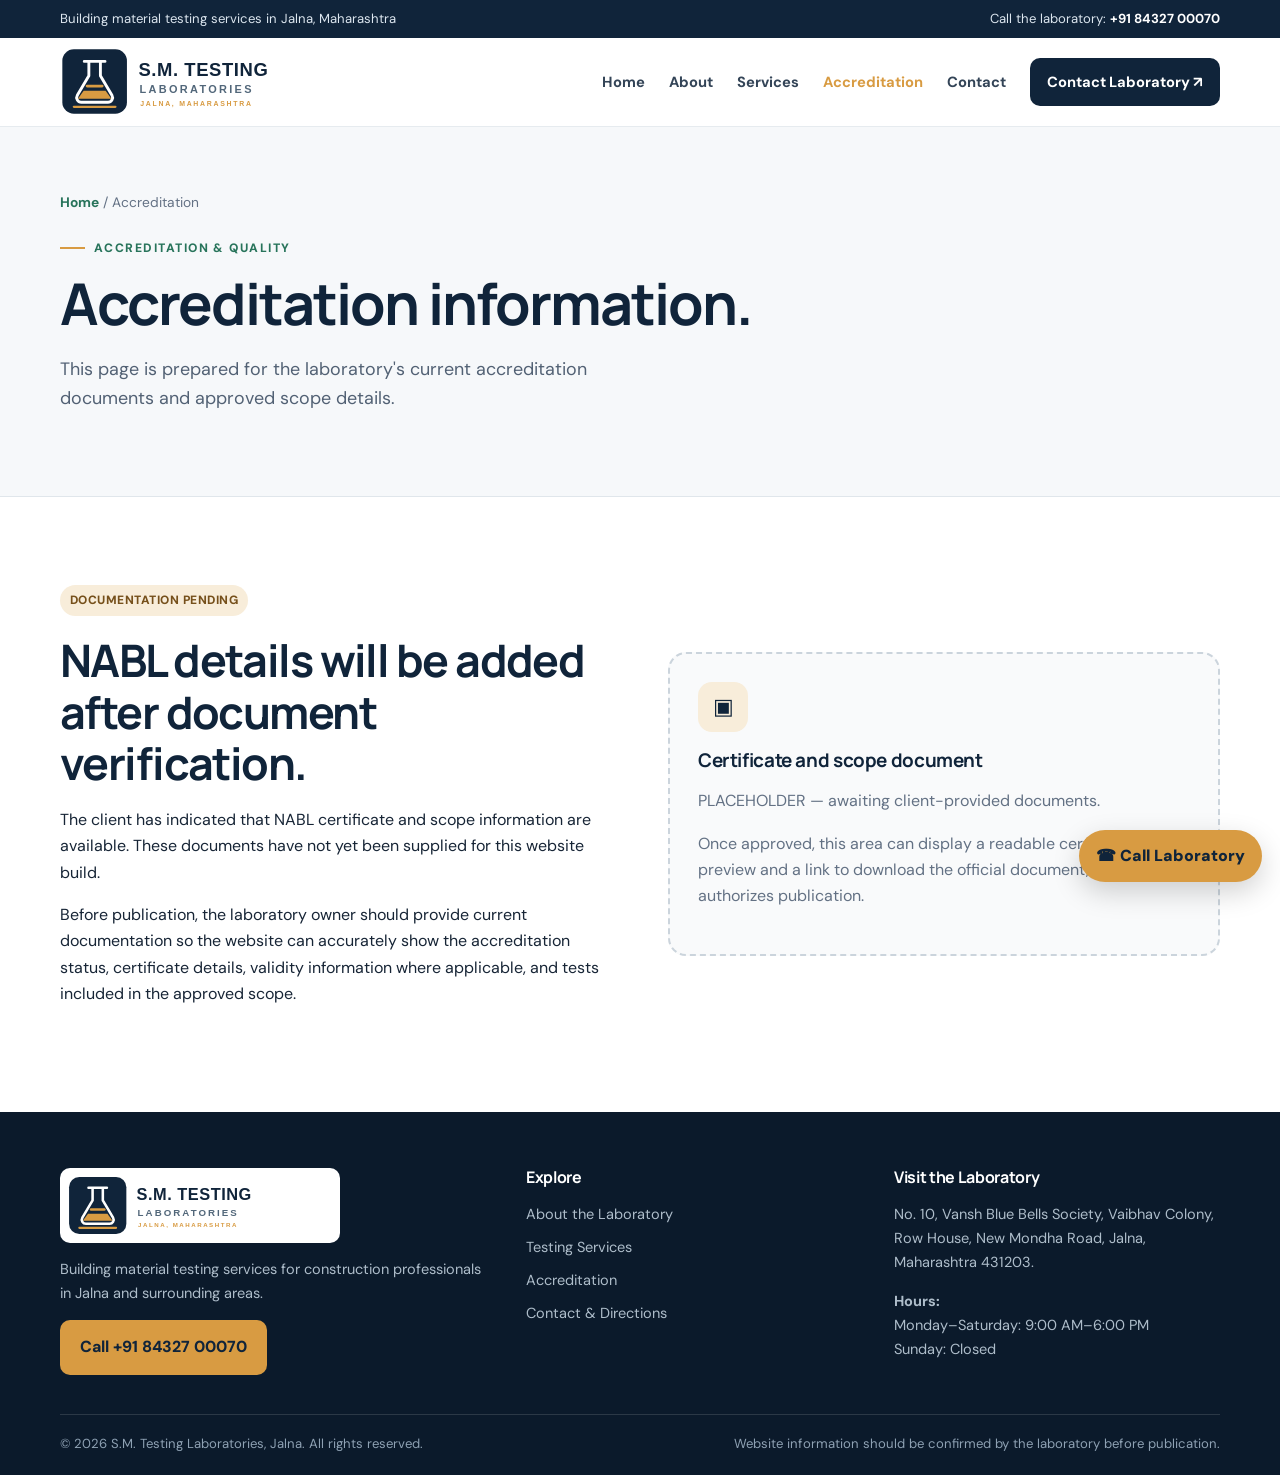
==== accreditation.html @ 6c0680e1 "Add S.M. Testing Laboratories website" ====
<!doctype html>
<html lang="en">
<head>
  <meta charset="utf-8"><meta name="viewport" content="width=device-width, initial-scale=1">
  <meta name="description" content="Accreditation information for S.M. Testing Laboratories, Jalna. Certificate and scope details are pending publication.">
  <meta name="theme-color" content="#10243a">
  <title>Accreditation & Quality | S.M. Testing Laboratories, Jalna</title>
  <link rel="icon" href="assets/logo.svg" type="image/svg+xml">
  <link rel="stylesheet" href="css/style.css">
</head>
<body><a class="skip-link" href="#main">Skip to content</a>
<div class="topbar"><div class="container topbar-inner"><span>Building material testing services in Jalna, Maharashtra</span><span>Call the laboratory: <a href="tel:+918432700070">+91 84327 00070</a></span></div></div>
<header class="site-header"><div class="container nav-wrap">
  <a class="brand" href="index.html" aria-label="S.M. Testing Laboratories home"><img src="assets/logo.svg" alt="S.M. Testing Laboratories, Jalna"></a>
  <button class="menu-toggle" type="button" aria-expanded="false" aria-label="Open navigation menu">☰ Menu</button>
  <nav class="nav-links" aria-label="Main navigation">
    <a href="index.html" >Home</a><a href="about.html" >About</a><a href="services.html" >Services</a><a href="accreditation.html" aria-current="page">Accreditation</a><a href="contact.html" >Contact</a><a class="nav-cta" href="contact.html">Contact Laboratory ↗</a>
  </nav>
</div></header><main id="main">
<section class="page-hero"><div class="container"><div class="breadcrumb"><a href="index.html">Home</a> / Accreditation</div><span class="eyebrow">Accreditation & quality</span><h1>Accreditation information.</h1><p class="lead">This page is prepared for the laboratory's current accreditation documents and approved scope details.</p></div></section>
<section class="section"><div class="container split"><div><span class="badge">Documentation pending</span><h2 style="margin-top:18px">NABL details will be added after document verification.</h2><p>The client has indicated that NABL certificate and scope information are available. These documents have not yet been supplied for this website build.</p><p>Before publication, the laboratory owner should provide current documentation so the website can accurately show the accreditation status, certificate details, validity information where applicable, and tests included in the approved scope.</p></div><div class="placeholder-box"><div class="service-icon">▣</div><h3>Certificate and scope document</h3><p>PLACEHOLDER — awaiting client-provided documents.</p><p>Once approved, this area can display a readable certificate preview and a link to download the official document, if the client authorizes publication.</p></div></div></section>

</main><footer class="site-footer"><div class="container">
  <div class="footer-grid">
    <div><img class="footer-brand" src="assets/logo.svg" alt="S.M. Testing Laboratories"><p>Building material testing services for construction professionals in Jalna and surrounding areas.</p><a class="btn btn-amber" href="tel:+918432700070">Call +91 84327 00070</a></div>
    <div><h3>Explore</h3><ul class="footer-links"><li><a href="about.html">About the Laboratory</a></li><li><a href="services.html">Testing Services</a></li><li><a href="accreditation.html">Accreditation</a></li><li><a href="contact.html">Contact & Directions</a></li></ul></div>
    <div><h3>Visit the Laboratory</h3><p>No. 10, Vansh Blue Bells Society, Vaibhav Colony, Row House, New Mondha Road, Jalna, Maharashtra 431203.</p><p><strong>Hours:</strong><br>Monday–Saturday: 9:00 AM–6:00 PM<br>Sunday: Closed</p></div>
  </div>
  <div class="footer-bottom"><span>© <span data-current-year></span> S.M. Testing Laboratories, Jalna. All rights reserved.</span><span>Website information should be confirmed by the laboratory before publication.</span></div>
</div></footer>
<a class="floating-call" href="tel:+918432700070" aria-label="Call S.M. Testing Laboratories">☎ Call Laboratory</a>
<script src="js/main.js"></script></body></html>
---- css/style.css ----
@import url('https://fonts.googleapis.com/css2?family=DM+Sans:wght@400;500;600;700&family=Manrope:wght@400;500;600;700;800&display=swap');

:root {
  --navy: #10243a;
  --navy-2: #193953;
  --ink: #172536;
  --muted: #637184;
  --amber: #d89b42;
  --amber-light: #f8edda;
  --paper: #f6f8fa;
  --white: #fff;
  --line: #e0e6eb;
  --green: #28745b;
  --shadow: 0 18px 45px rgba(16,36,58,.09);
  --radius: 18px;
  --max: 1160px;
}
* { box-sizing: border-box; }
html { scroll-behavior: smooth; }
body { margin: 0; color: var(--ink); background: var(--white); font-family: "DM Sans", Arial, sans-serif; line-height: 1.65; }
img { max-width: 100%; display: block; }
a { color: inherit; text-decoration: none; }
button, a { -webkit-tap-highlight-color: transparent; }
button { font: inherit; }
.container { width: min(var(--max), calc(100% - 40px)); margin-inline: auto; }
.skip-link { position: absolute; left: -9999px; top: 0; z-index: 999; background: white; padding: 12px; }
.skip-link:focus { left: 12px; }
.topbar { background: var(--navy); color: #dce6ef; font-size: .82rem; }
.topbar-inner { display: flex; justify-content: space-between; align-items: center; gap: 18px; padding: 8px 0; }
.topbar a { color: #fff; font-weight: 700; }
.site-header { position: sticky; top: 0; z-index: 100; background: rgba(255,255,255,.96); backdrop-filter: blur(14px); border-bottom: 1px solid rgba(224,230,235,.8); }
.nav-wrap { min-height: 88px; display: flex; align-items: center; justify-content: space-between; gap: 28px; }
.brand img { width: 300px; height: auto; }
.nav-links { display: flex; align-items: center; gap: 24px; }
.nav-links a { font-size: .92rem; font-weight: 700; color: #334457; padding: 10px 0; }
.nav-links a:hover, .nav-links a[aria-current="page"] { color: var(--amber); }
.nav-links .nav-cta { background: var(--navy); color: white; padding: 12px 17px; border-radius: 10px; }
.menu-toggle { display: none; background: var(--navy); color: white; border: 0; border-radius: 10px; padding: 10px 13px; cursor: pointer; }
.hero { background: linear-gradient(115deg, #f6f8fa 0%, #f6f8fa 55%, #eaf0f4 100%); overflow: hidden; }
.hero-grid { min-height: 560px; display: grid; grid-template-columns: 1.05fr .95fr; gap: 56px; align-items: center; padding: 66px 0; }
.eyebrow { display: inline-flex; align-items: center; gap: 9px; color: var(--green); text-transform: uppercase; letter-spacing: .12em; font-size: .76rem; font-weight: 800; }
.eyebrow::before { content: ""; width: 25px; height: 2px; background: var(--amber); }
h1, h2, h3 { font-family: Manrope, Arial, sans-serif; line-height: 1.15; letter-spacing: -.035em; color: var(--navy); margin: 0; }
h1 { font-size: clamp(2.6rem, 5vw, 4.55rem); margin: 18px 0 20px; max-width: 700px; }
h2 { font-size: clamp(1.9rem, 3.5vw, 2.8rem); margin: 12px 0 18px; }
h3 { font-size: 1.18rem; margin-bottom: 10px; letter-spacing: -.02em; }
.lead { color: #526174; font-size: 1.12rem; max-width: 620px; }
.hero-actions { display: flex; flex-wrap: wrap; gap: 12px; margin-top: 28px; }
.btn { display: inline-flex; justify-content: center; align-items: center; gap: 9px; padding: 13px 19px; border-radius: 10px; font-weight: 800; border: 1px solid transparent; transition: transform .2s, background .2s; cursor: pointer; }
.btn:hover { transform: translateY(-2px); }
.btn-primary { background: var(--navy); color: white; }
.btn-primary:hover { background: var(--navy-2); }
.btn-secondary { border-color: #c7d1da; background: white; color: var(--navy); }
.btn-amber { background: var(--amber); color: var(--navy); }
.hero-visual { position: relative; min-height: 550px; border-radius: 26px; background: var(--navy); overflow: hidden; box-shadow: var(--shadow); }
.hero-visual::before { content: ""; position: absolute; inset: 0; background: linear-gradient(145deg, rgba(78, 152, 231, 0.12), rgba(16,36,58,.8)), url("../assets/laboratory-photos/home.jpg") center/cover; opacity: .95; }
.hero-visual::after { content: ""; position: absolute; inset: 22px; border: 1px solid rgba(255,255,255,.3); border-radius: 18px; pointer-events: none; }
.visual-caption { position: absolute; z-index: 1; bottom: 32px; left: 32px; right: 32px; color: white; }
.visual-caption span { display: block; color: #f4c77f; font-size: .76rem; font-weight: 800; letter-spacing: .12em; text-transform: uppercase; margin-bottom: 10px; }
.visual-caption strong { font: 800 clamp(1.4rem, 2.5vw, 2rem) Manrope, sans-serif; display: block; max-width: 380px; line-height: 1.25; }
.stats-strip { border-bottom: 1px solid var(--line); }
.stats-grid { display: grid; grid-template-columns: repeat(3, 1fr); gap: 24px; padding: 26px 0; }
.stat { display: flex; align-items: center; gap: 13px; }
.stat-icon { width: 44px; height: 44px; border-radius: 13px; display: grid; place-items: center; background: var(--amber-light); color: var(--navy); font-size: 1.2rem; font-weight: 800; }
.stat strong { display: block; color: var(--navy); font-size: .98rem; }
.stat small { color: var(--muted); font-size: .82rem; }
.section { padding: 88px 0; }
.section-soft { background: var(--paper); }
.section-heading { max-width: 700px; margin-bottom: 34px; }
.section-heading p { color: var(--muted); font-size: 1.04rem; margin: 0; }
.cards { display: grid; grid-template-columns: repeat(3, 1fr); gap: 18px; }
.service-card { padding: 25px; border: 1px solid var(--line); border-radius: var(--radius); background: white; transition: box-shadow .2s, transform .2s; }
.service-card:hover { transform: translateY(-4px); box-shadow: var(--shadow); }
.service-icon { width: 50px; height: 50px; border-radius: 14px; display: grid; place-items: center; background: var(--amber-light); color: var(--navy); margin-bottom: 18px; font-size: 1.4rem; }
.service-card p { color: var(--muted); margin: 0 0 14px; font-size: .94rem; }
.text-link { color: var(--green); font-weight: 800; font-size: .9rem; }
.text-link:hover { text-decoration: underline; }
.split { display: grid; grid-template-columns: 1fr 1fr; align-items: center; gap: 56px; }
.photo-panel { min-height: 390px; border-radius: 22px; background: linear-gradient(140deg, rgba(16,36,58,.08), rgba(16,36,58,.15)), url("../assets/laboratory-photos/concrete-sample-testing-team.jpg") center/cover; box-shadow: var(--shadow); }
.check-list { list-style: none; padding: 0; margin: 24px 0; display: grid; gap: 13px; }
.check-list li { display: flex; gap: 11px; align-items: flex-start; }
.check-list li::before { content: "✓"; flex: 0 0 24px; height: 24px; display: grid; place-items: center; border-radius: 50%; background: #e2f2eb; color: var(--green); font-weight: 900; }
.notice { border-left: 4px solid var(--amber); padding: 16px 18px; background: #fff8ec; border-radius: 0 12px 12px 0; color: #655338; font-size: .92rem; }
.cta-band { background: var(--navy); color: white; padding: 48px; border-radius: 22px; display: flex; align-items: center; justify-content: space-between; gap: 30px; }
.cta-band h2 { color: white; font-size: clamp(1.7rem, 3vw, 2.5rem); margin: 0 0 10px; }
.cta-band p { margin: 0; color: #d0dbe5; }
.page-hero { background: var(--paper); padding: 64px 0; border-bottom: 1px solid var(--line); }
.page-hero h1 { font-size: clamp(2.4rem, 4.5vw, 3.8rem); margin: 12px 0; }
.breadcrumb { color: var(--muted); font-size: .86rem; margin-bottom: 18px; }
.breadcrumb a { color: var(--green); font-weight: 700; }
.content-narrow { max-width: 850px; }
.content-narrow p { color: #536274; }
.service-detail { display: grid; grid-template-columns: 80px 1fr; gap: 22px; padding: 27px 0; border-bottom: 1px solid var(--line); }
.service-detail .service-icon { margin: 0; }
.service-detail p { color: var(--muted); margin: 0; }
.two-col { display: grid; grid-template-columns: 1fr 1fr; gap: 22px; }
.info-card { border: 1px solid var(--line); border-radius: var(--radius); padding: 25px; background: white; }
.info-card p { color: var(--muted); margin-bottom: 0; }
.contact-layout { display: grid; grid-template-columns: .9fr 1.1fr; gap: 28px; align-items: stretch; }
.contact-list { display: grid; gap: 16px; margin-top: 22px; }
.contact-item { display: flex; gap: 13px; align-items: flex-start; }
.contact-item .service-icon { flex: 0 0 44px; width: 44px; height: 44px; margin: 0; font-size: 1.1rem; }
.contact-item strong { display: block; color: var(--navy); }
.contact-item span, .contact-item address { display: block; color: var(--muted); font-size: .94rem; font-style: normal; }
.map-frame { width: 100%; min-height: 430px; border: 0; border-radius: var(--radius); background: var(--paper); }
.hours { width: 100%; border-collapse: collapse; margin-top: 15px; }
.hours td { border-bottom: 1px solid var(--line); padding: 10px 0; }
.hours td:last-child { text-align: right; font-weight: 700; }
.badge { display: inline-flex; align-items: center; padding: 6px 10px; border-radius: 100px; background: var(--amber-light); color: #76501b; font-size: .75rem; font-weight: 800; letter-spacing: .04em; text-transform: uppercase; }
.placeholder-box { padding: 28px; border: 2px dashed #cbd4dc; border-radius: var(--radius); background: #f9fafb; }
.placeholder-box p { color: var(--muted); }
.site-footer { background: #0b1a2b; color: #d0dbe5; padding: 56px 0 20px; }
.footer-grid { display: grid; grid-template-columns: 1.3fr 1fr 1fr; gap: 42px; }
.footer-brand { width: 280px; background: white; padding: 7px; border-radius: 10px; }
.site-footer p, .site-footer li { color: #aebdca; font-size: .91rem; }
.site-footer h3 { color: white; font-size: 1rem; margin-bottom: 17px; }
.footer-links { list-style: none; margin: 0; padding: 0; display: grid; gap: 9px; }
.footer-links a:hover { color: var(--amber); }
.footer-bottom { border-top: 1px solid rgba(255,255,255,.13); margin-top: 38px; padding-top: 18px; display: flex; justify-content: space-between; gap: 15px; font-size: .82rem; color: #8ea1b3; }
.floating-call { position: fixed; right: 18px; bottom: 18px; z-index: 90; background: var(--amber); color: var(--navy); padding: 13px 17px; border-radius: 100px; box-shadow: 0 10px 28px rgba(0,0,0,.18); font-weight: 900; }
:focus-visible { outline: 3px solid var(--amber); outline-offset: 3px; }
@media (max-width: 900px) {
  .menu-toggle { display: inline-flex; align-items: center; gap: 8px; }
  .nav-wrap { min-height: 78px; }
  .brand img { width: 250px; }
  .nav-links { display: none; position: absolute; left: 0; right: 0; top: 100%; background: white; border-bottom: 1px solid var(--line); padding: 14px 22px 22px; flex-direction: column; align-items: stretch; gap: 4px; box-shadow: var(--shadow); }
  .nav-links.is-open { display: flex; }
  .nav-links a { padding: 11px 8px; }
  .nav-links .nav-cta { text-align: center; margin-top: 6px; }
  .hero-grid { grid-template-columns: 1fr; gap: 32px; padding: 52px 0; }
  .hero-visual { min-height: 340px; }
  .cards { grid-template-columns: repeat(2, 1fr); }
  .split, .contact-layout { grid-template-columns: 1fr; gap: 30px; }
  .photo-panel { min-height: 320px; }
  .footer-grid { grid-template-columns: 1fr 1fr; }
}
@media (max-width: 600px) {
  .container { width: min(var(--max), calc(100% - 30px)); }
  .topbar-inner { justify-content: center; text-align: center; }
  .topbar-inner span:first-child { display: none; }
  .brand img { width: 215px; }
  .hero-grid { padding: 42px 0; }
  h1 { font-size: 2.55rem; }
  .lead { font-size: 1rem; }
  .hero-visual { min-height: 285px; }
  .visual-caption { left: 24px; right: 24px; bottom: 25px; }
  .stats-grid { grid-template-columns: 1fr; gap: 17px; }
  .section { padding: 62px 0; }
  .cards, .two-col { grid-template-columns: 1fr; }
  .cta-band { padding: 30px 24px; flex-direction: column; align-items: flex-start; }
  .page-hero { padding: 44px 0; }
  .service-detail { grid-template-columns: 55px 1fr; gap: 15px; }
  .service-detail .service-icon { width: 48px; height: 48px; }
  .footer-grid { grid-template-columns: 1fr; gap: 28px; }
  .footer-bottom { flex-direction: column; }
  .map-frame { min-height: 340px; }
  .floating-call { right: 12px; bottom: 12px; }
}

/* Client-supplied laboratory photography */
.photo-gallery { display:grid; grid-template-columns:repeat(3,minmax(0,1fr)); gap:18px; }
.photo-gallery figure { margin:0; overflow:hidden; border:1px solid var(--line); border-radius:var(--radius); background:#fff; box-shadow:0 5px 18px rgba(16,36,58,.06); }
.photo-gallery img { display:block; width:100%; height:220px; object-fit:cover; background:#edf1f5; }
.photo-gallery figcaption { padding:12px 14px; font-size:.9rem; font-weight:600; color:var(--navy); }
.service-detail { grid-template-columns:72px minmax(0,1fr) 150px; align-items:center; }
.service-detail .detail-photo { width:150px; height:105px; object-fit:cover; border-radius:12px; background:#edf1f5; }
@media (max-width:760px) { .photo-gallery { grid-template-columns:repeat(2,minmax(0,1fr)); gap:12px; } .photo-gallery img { height:175px; } .service-detail { grid-template-columns:55px minmax(0,1fr); } .service-detail .detail-photo { grid-column:2; width:100%; height:180px; } }
@media (max-width:460px) { .photo-gallery { grid-template-columns:1fr; } .photo-gallery img { height:auto; max-height:300px; object-fit:contain; } }
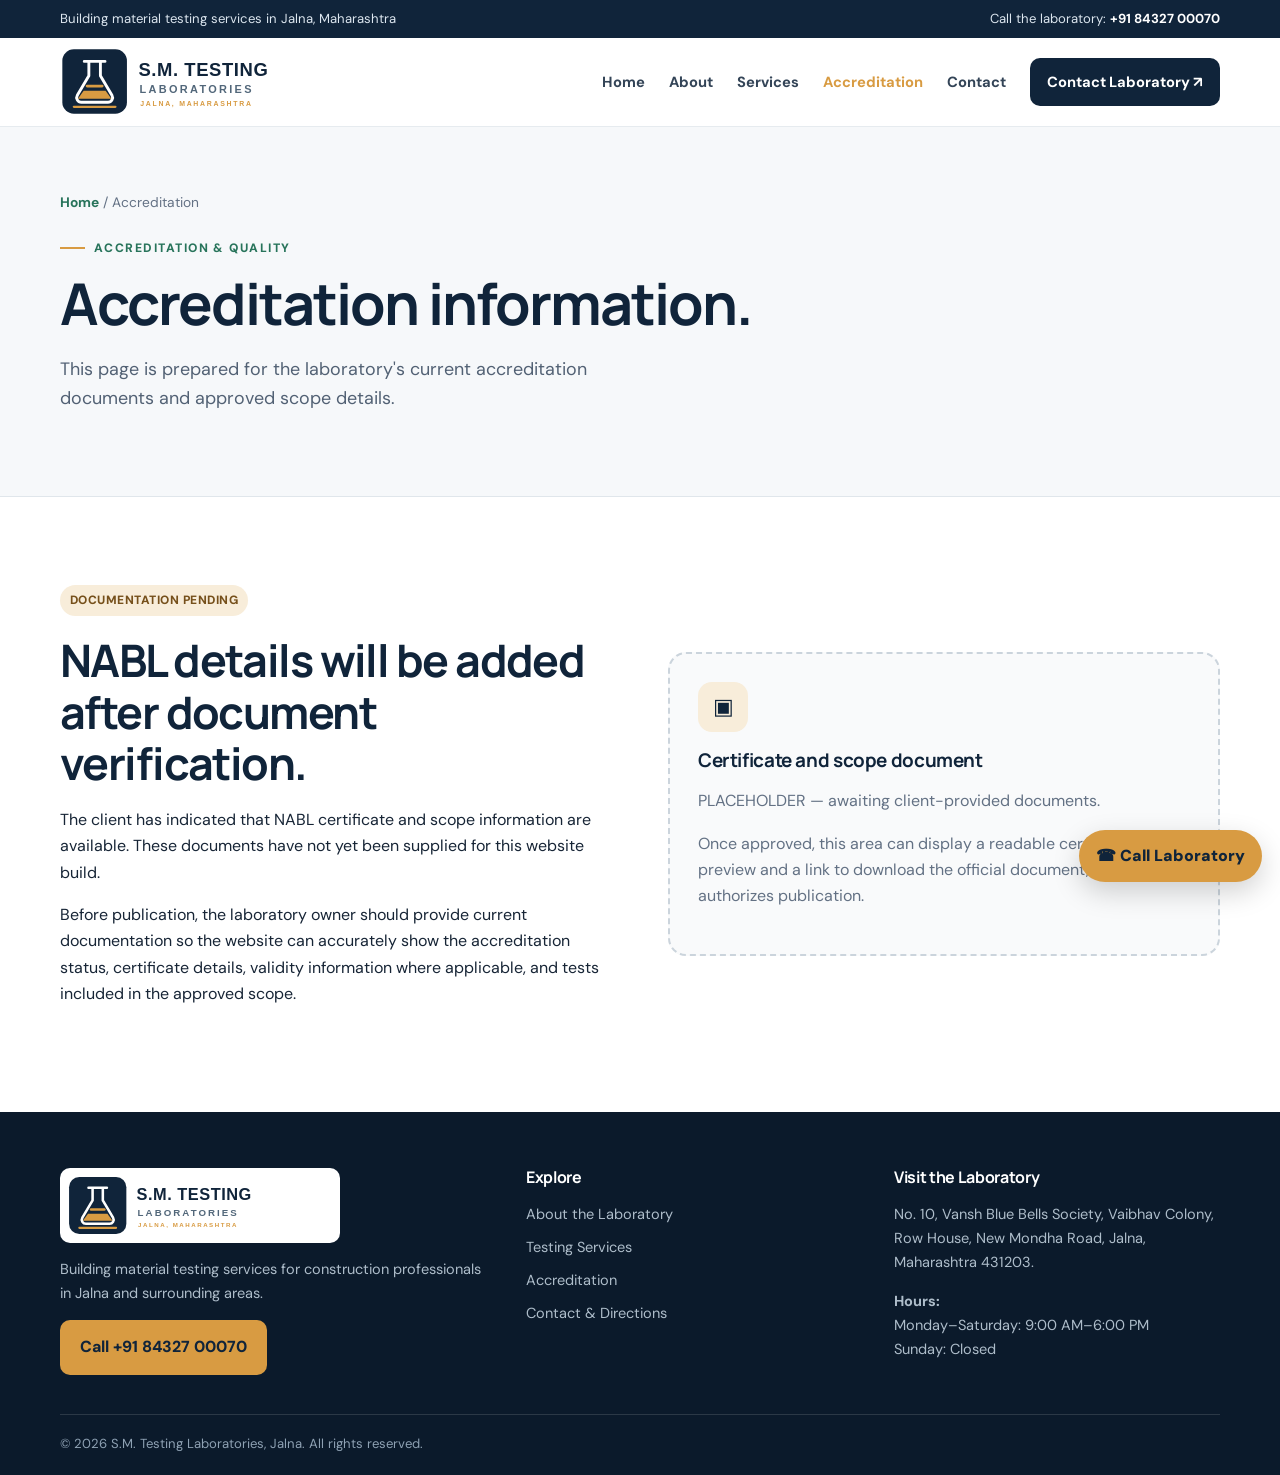
==== commit ab0b1ad1: "Update footer by removing website confirmation notice Removed the disclaimer about website informati" ====
--- a/accreditation.html
+++ b/accreditation.html
@@ -26,7 +26,7 @@
     <div><h3>Explore</h3><ul class="footer-links"><li><a href="about.html">About the Laboratory</a></li><li><a href="services.html">Testing Services</a></li><li><a href="accreditation.html">Accreditation</a></li><li><a href="contact.html">Contact & Directions</a></li></ul></div>
     <div><h3>Visit the Laboratory</h3><p>No. 10, Vansh Blue Bells Society, Vaibhav Colony, Row House, New Mondha Road, Jalna, Maharashtra 431203.</p><p><strong>Hours:</strong><br>Monday–Saturday: 9:00 AM–6:00 PM<br>Sunday: Closed</p></div>
   </div>
-  <div class="footer-bottom"><span>© <span data-current-year></span> S.M. Testing Laboratories, Jalna. All rights reserved.</span><span>Website information should be confirmed by the laboratory before publication.</span></div>
+  <div class="footer-bottom"><span>© <span data-current-year></span> S.M. Testing Laboratories, Jalna. All rights reserved.</span></div>
 </div></footer>
 <a class="floating-call" href="tel:+918432700070" aria-label="Call S.M. Testing Laboratories">☎ Call Laboratory</a>
-<script src="js/main.js"></script></body></html>+<script src="js/main.js"></script></body></html>
